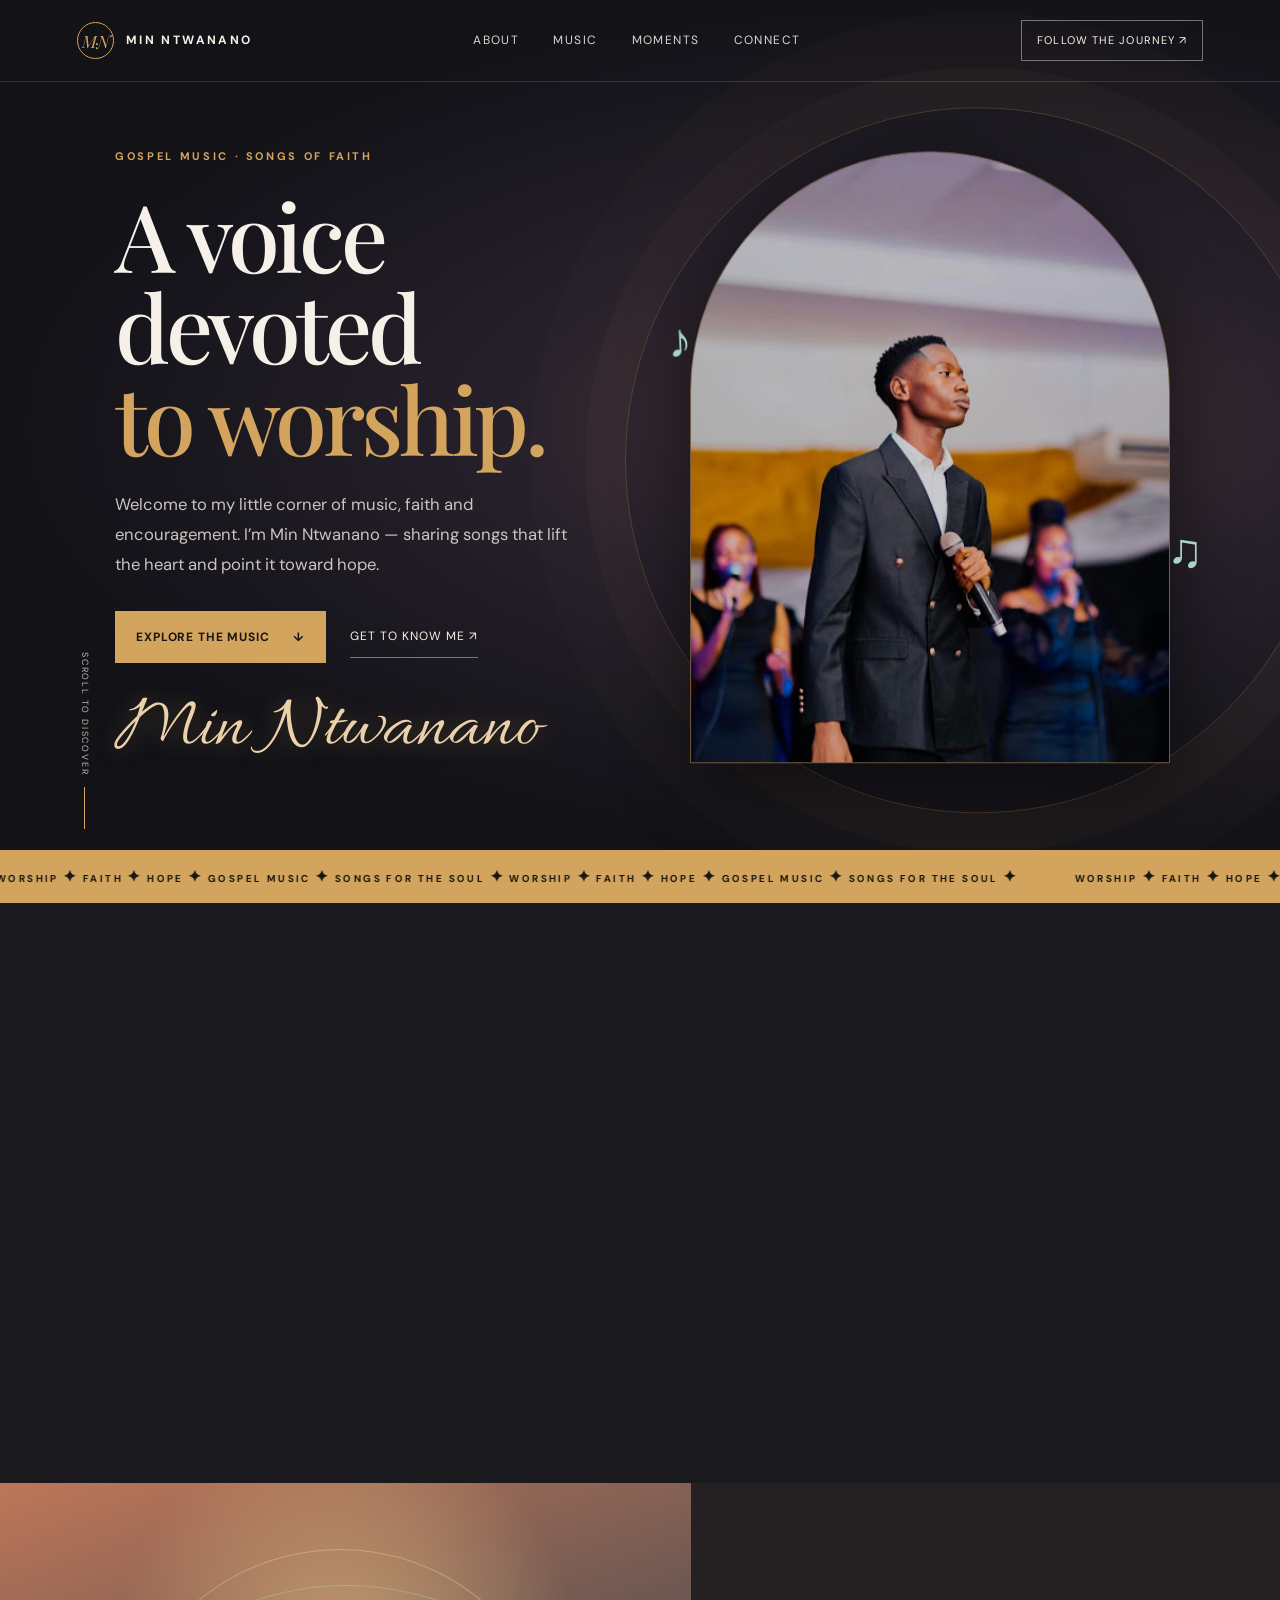
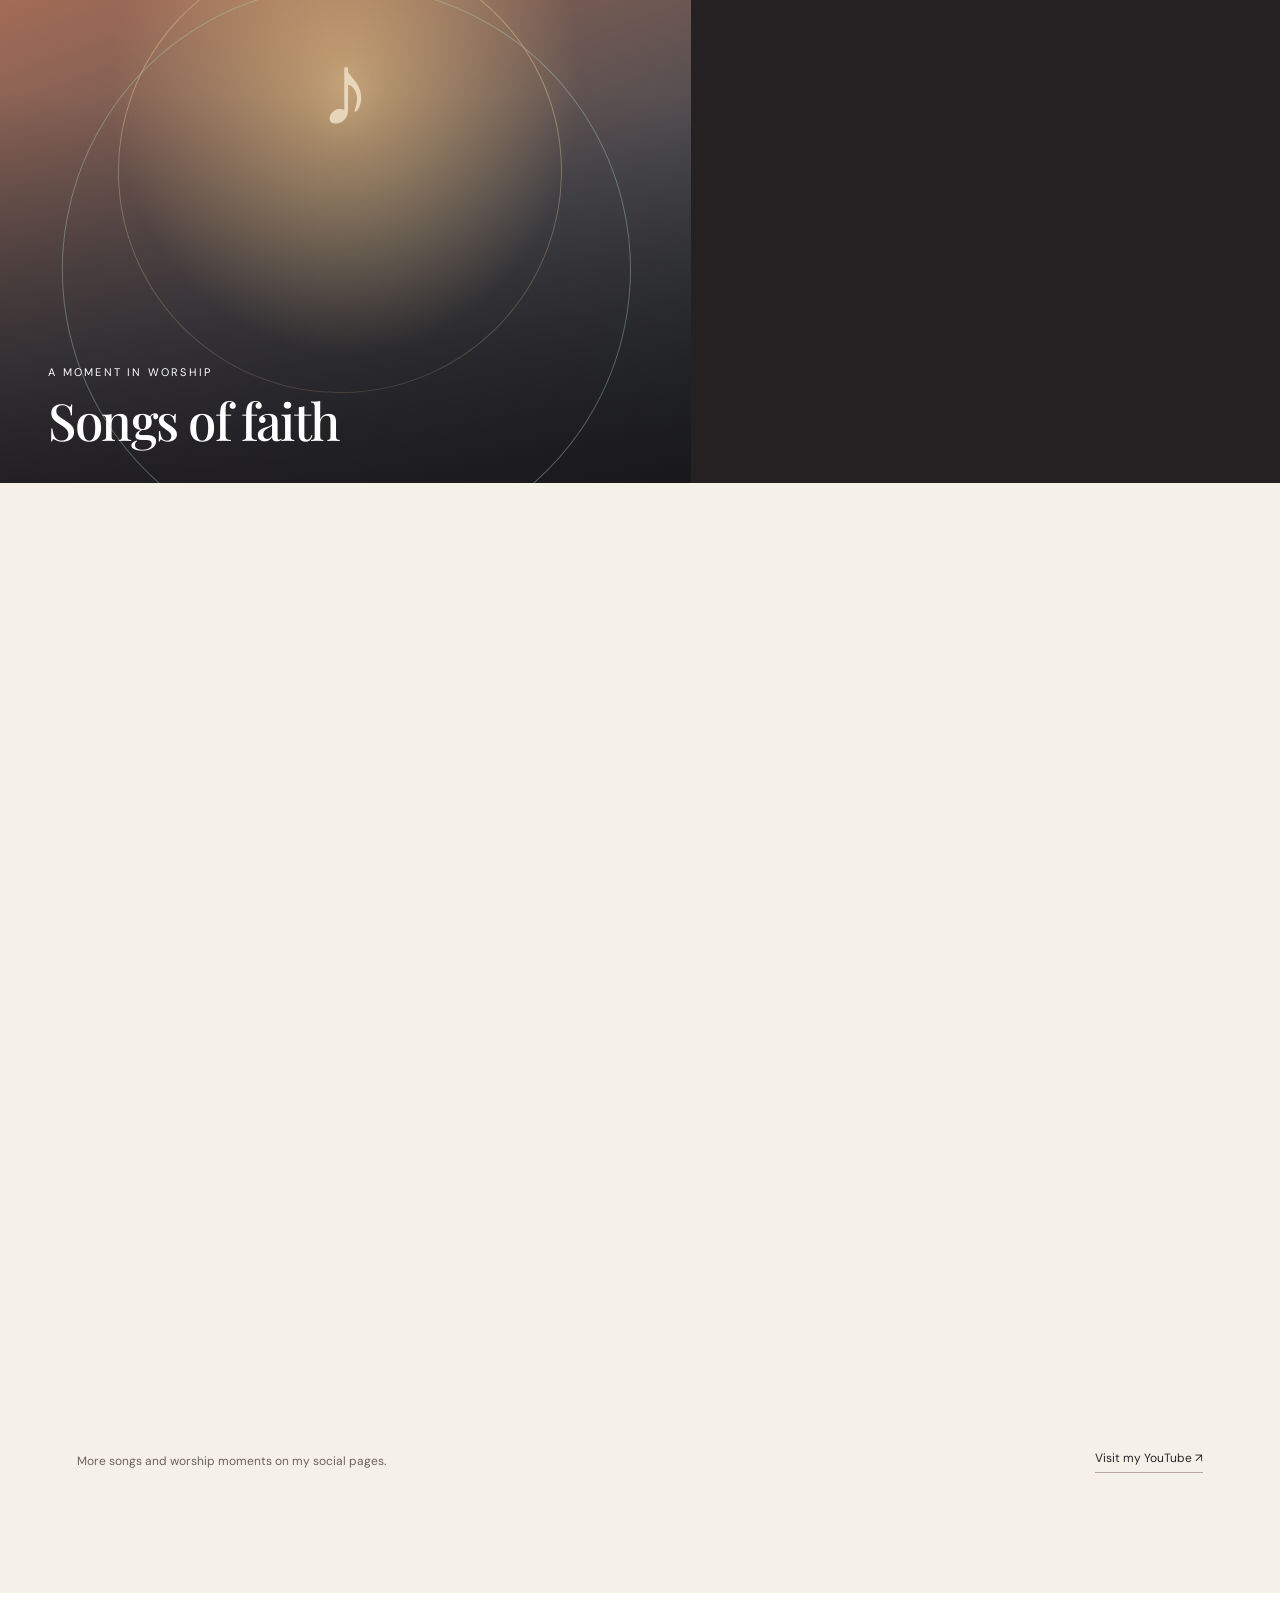
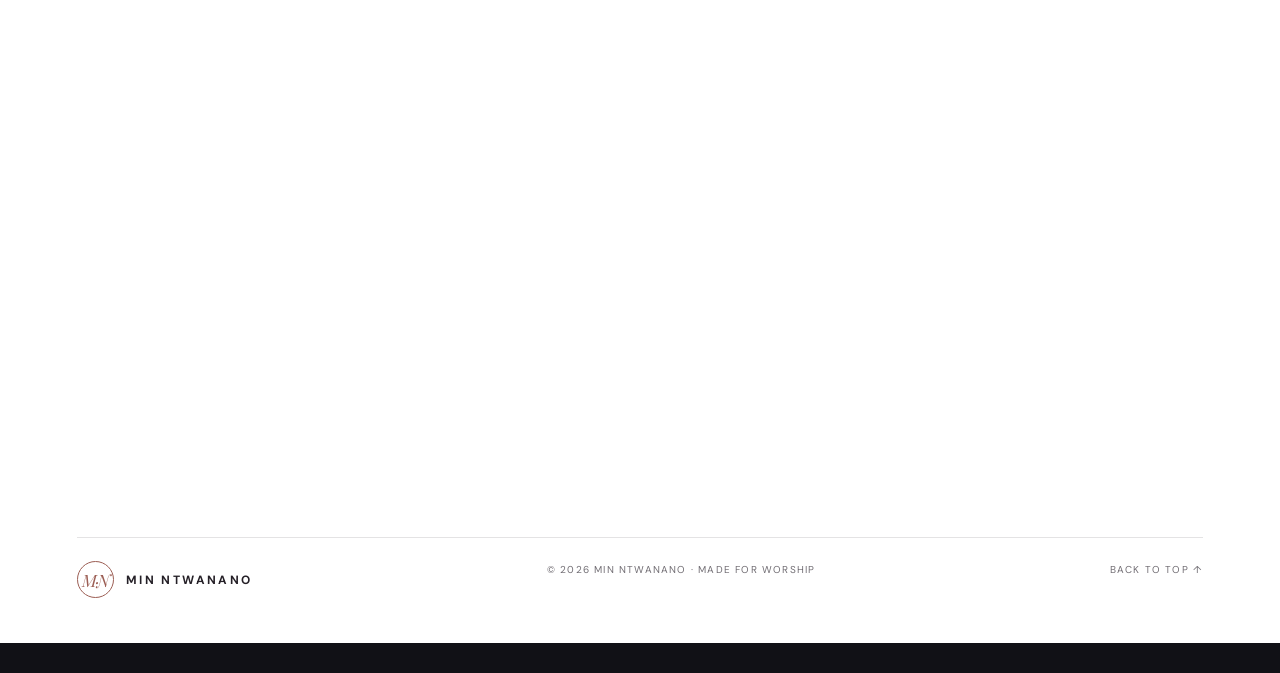
==== index.html @ 66846a75 "Add comparison site landing redirect" ====
<!doctype html><html lang="en"><head><meta charset="utf-8"><meta name="viewport" content="width=device-width,initial-scale=1"><meta http-equiv="refresh" content="0;url=main.ntuanamo.html"><title>Min Ntwanano</title></head><body><p><a href="main.ntuanamo.html">Enter Min Ntwanano’s website</a></p></body></html>
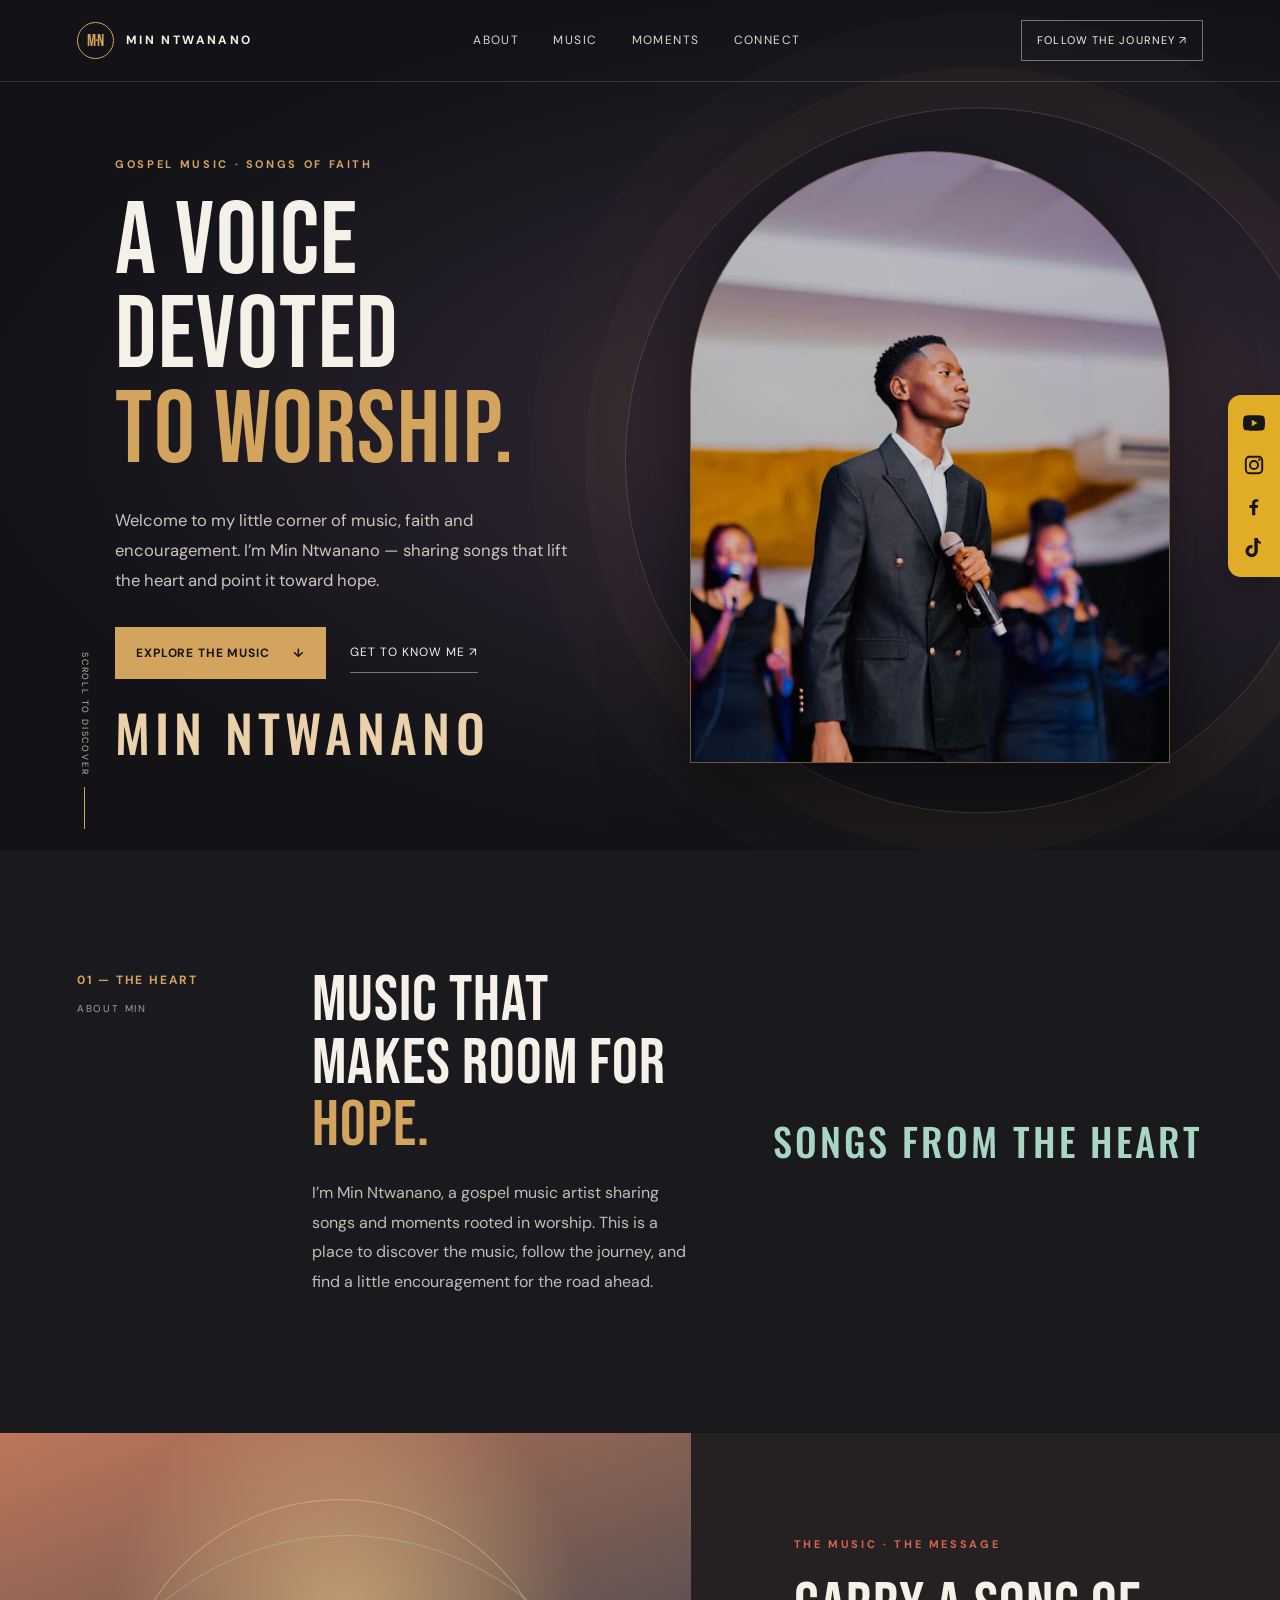
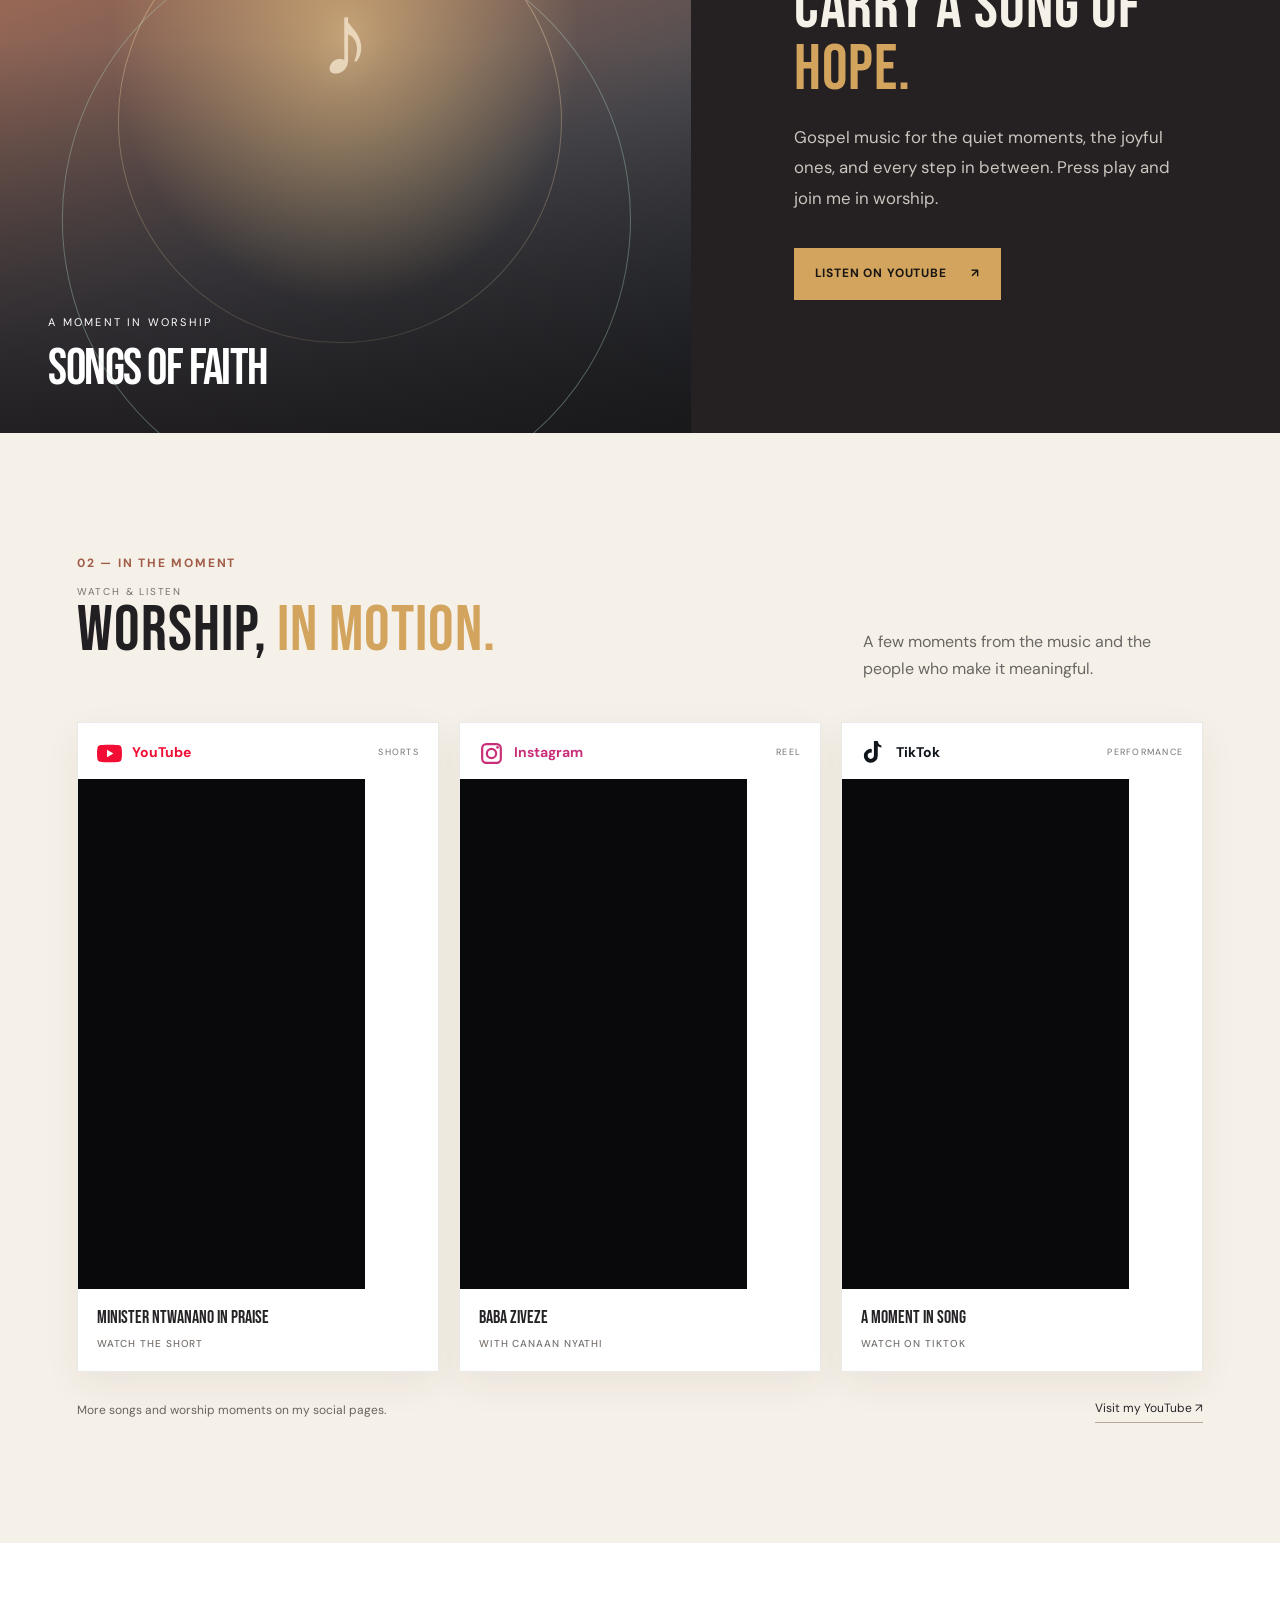
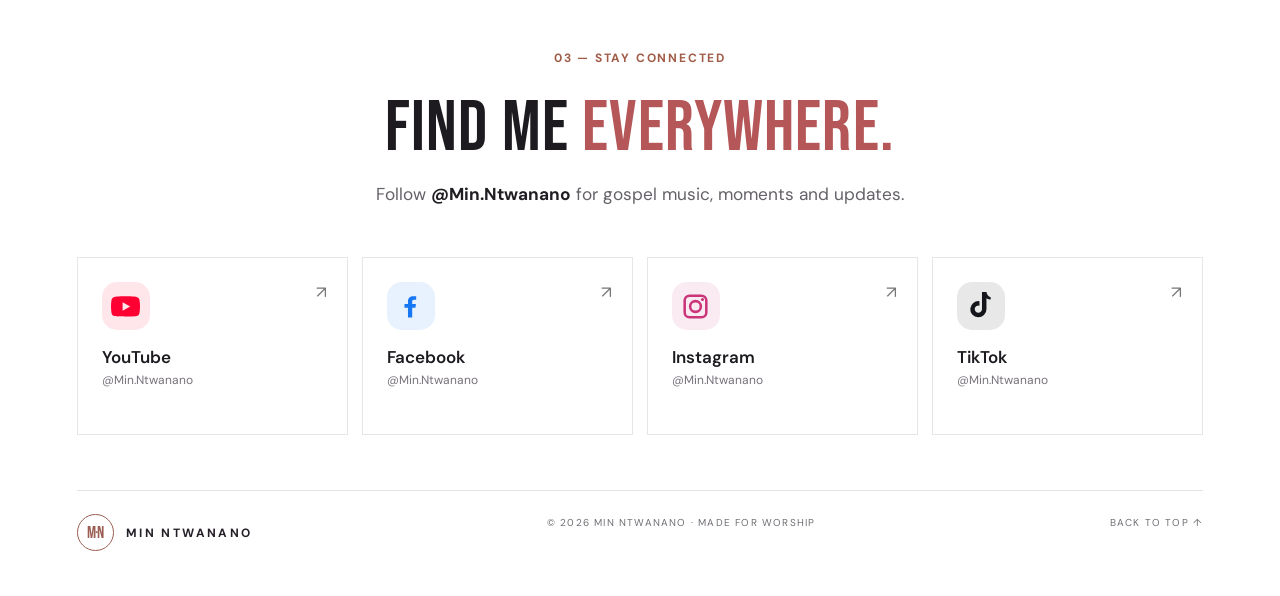
==== commit e2535527: "Point the homepage to the correctly named Ntwanano page" ====
--- a/index.html
+++ b/index.html
@@ -1 +1 @@
-<!doctype html><html lang="en"><head><meta charset="utf-8"><meta name="viewport" content="width=device-width,initial-scale=1"><meta http-equiv="refresh" content="0;url=main.ntuanamo.html"><title>Min Ntwanano</title></head><body><p><a href="main.ntuanamo.html">Enter Min Ntwanano’s website</a></p></body></html>+<!doctype html><html lang="en"><head><meta charset="utf-8"><meta name="viewport" content="width=device-width,initial-scale=1"><meta http-equiv="refresh" content="0;url=main.ntwanano.html"><link rel="canonical" href="main.ntwanano.html"><title>Min Ntwanano</title></head><body><p><a href="main.ntwanano.html">Go to Min Ntwanano’s website</a></p></body></html>
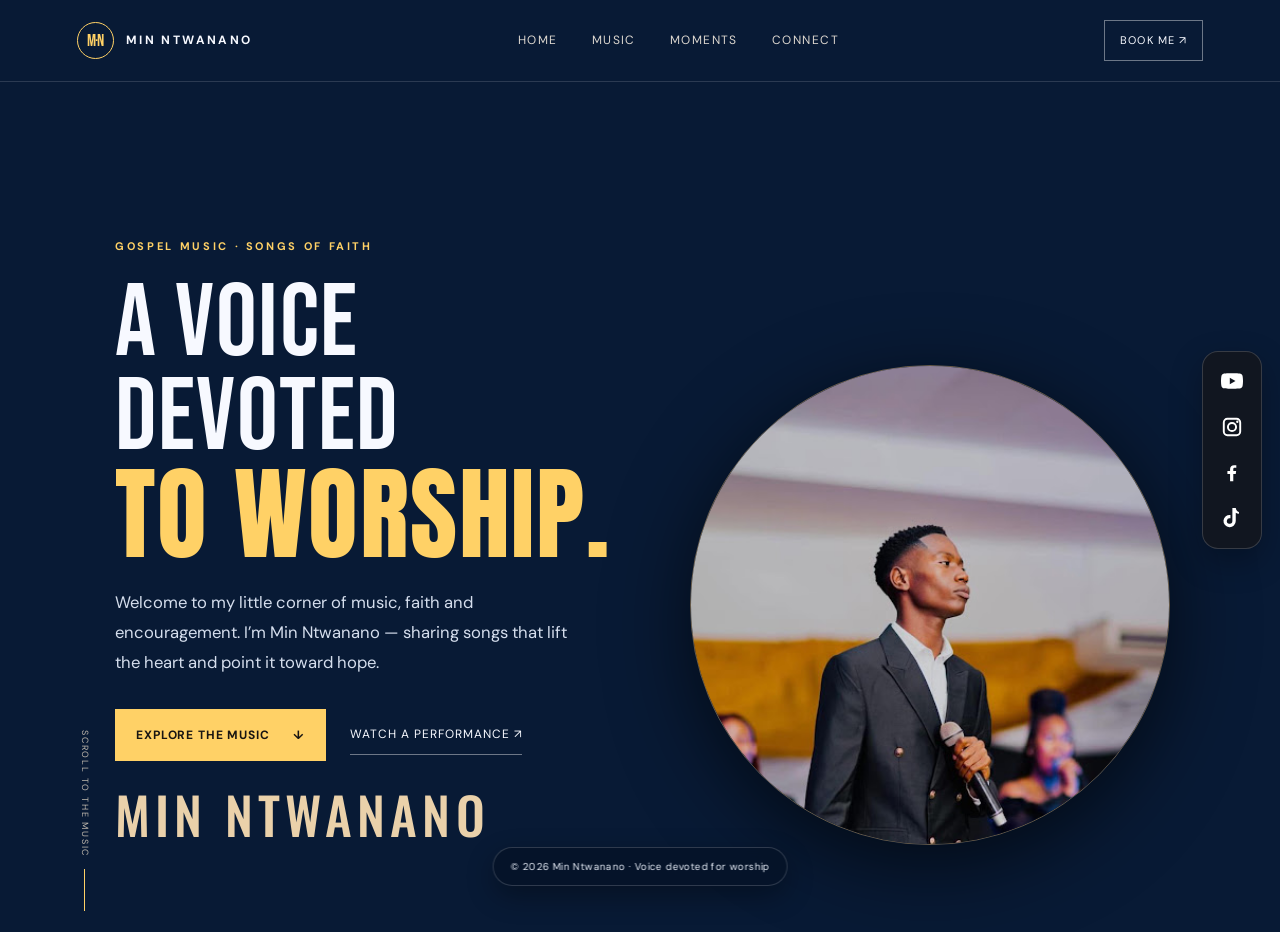
==== commit 6e640fd6: "Make site homepage the four-page site entry point" ====
--- a/index.html
+++ b/index.html
@@ -1 +1,7 @@
-<!doctype html><html lang="en"><head><meta charset="utf-8"><meta name="viewport" content="width=device-width,initial-scale=1"><meta http-equiv="refresh" content="0;url=main.ntwanano.html"><link rel="canonical" href="main.ntwanano.html"><title>Min Ntwanano</title></head><body><p><a href="main.ntwanano.html">Go to Min Ntwanano’s website</a></p></body></html>+<!doctype html><html lang="en"><head><meta charset="utf-8"><meta name="viewport" content="width=device-width, initial-scale=1"><meta name="theme-color" content="#081a35"><meta name="description" content="Min Ntwanano — a voice devoted to worship."><link rel="canonical" href="https://minntwanano.github.io/Min-Ntwanano-Website-Concept/index.html"><title>Min Ntwanano — Home</title><link rel="preconnect" href="https://fonts.googleapis.com"><link rel="preconnect" href="https://fonts.gstatic.com" crossorigin><link href="https://fonts.googleapis.com/css2?family=Anton&family=Bebas+Neue&family=DM+Sans:wght@400;500;600;700&family=Oswald:wght@400;500;600;700&display=swap" rel="stylesheet"><link rel="stylesheet" href="site.css"></head><body><header class="nav"><a class="brand" href="index.html" aria-label="Min Ntwanano home"><span class="brand-mark">M·N</span><span>MIN NTWANANO</span></a><nav class="navlinks" aria-label="Main navigation"><a href="index.html" aria-current="page">Home</a><a href="music.html">Music</a><a href="moments.html">Moments</a><a href="connect.html">Connect</a></nav><a class="nav-cta" href="connect.html">Book me ↗</a></header><nav class="social-rail" aria-label="Follow Min Ntwanano on social media">
+<a href="https://www.youtube.com/@Min.Ntwanano" aria-label="YouTube — @Min.Ntwanano" title="YouTube" target="_blank" rel="noopener noreferrer"><svg viewBox="0 0 24 24" aria-hidden="true"><path d="M23.5 6.2a3 3 0 0 0-2.1-2.1C19.5 3.6 12 3.6 12 3.6s-7.5 0-9.4.5A3 3 0 0 0 .5 6.2 31 31 0 0 0 0 12a31 31 0 0 0 .5 5.8 3 3 0 0 0 2.1 2.1c1.9.5 9.4.5 9.4.5s7.5 0 9.4-.5a3 3 0 0 0 2.1-2.1A31 31 0 0 0 24 12a31 31 0 0 0-.5-5.8ZM9.6 15.6V8.4l6.2 3.6-6.2 3.6Z"/></svg></a>
+<a href="https://www.instagram.com/min.ntwanano/" aria-label="Instagram — @Min.Ntwanano" title="Instagram" target="_blank" rel="noopener noreferrer"><svg viewBox="0 0 24 24" aria-hidden="true"><path d="M7 2h10a5 5 0 0 1 5 5v10a5 5 0 0 1-5 5H7a5 5 0 0 1-5-5V7a5 5 0 0 1 5-5Zm0 2.1A2.9 2.9 0 0 0 4.1 7v10A2.9 2.9 0 0 0 7 19.9h10a2.9 2.9 0 0 0 2.9-2.9V7A2.9 2.9 0 0 0 17 4.1H7Zm5 2.4a5.5 5.5 0 1 1 0 11 5.5 5.5 0 0 1 0-11Zm0 2.1a3.4 3.4 0 1 0 0 6.8 3.4 3.4 0 0 0 0-6.8Zm5.8-3.7a1.3 1.3 0 1 1 0 2.6 1.3 1.3 0 0 1 0-2.6Z"/></svg></a>
+<a href="https://www.facebook.com/Min.Ntwanano" aria-label="Facebook — @Min.Ntwanano" title="Facebook" target="_blank" rel="noopener noreferrer"><svg viewBox="0 0 24 24" aria-hidden="true"><path d="M13.4 21v-8h2.7l.4-3.1h-3.1v-2c0-.9.3-1.5 1.6-1.5h1.7V3.6c-.3 0-1.3-.1-2.5-.1-2.5 0-4.3 1.5-4.3 4.4v2H7v3.1h2.9v8h3.5Z"/></svg></a>
+<a href="https://www.tiktok.com/@Min.Ntwanano" aria-label="TikTok — @Min.Ntwanano" title="TikTok" target="_blank" rel="noopener noreferrer"><svg viewBox="0 0 24 24" aria-hidden="true"><path d="M19.6 6.2a5.7 5.7 0 0 1-3.5-1.1v9.1a6.7 6.7 0 1 1-5.8-6.6v3.7a3 3 0 1 0 2.1 2.9V0h3.7c.2 2.1 1.5 3.8 3.5 4.4v1.8Z"/></svg></a>
+
+</nav><main class="page-flow"><section class="hero" id="home"><div class="hero-copy"><p class="eyebrow">Gospel music · Songs of faith</p><h1>A voice devoted <span>to worship.</span></h1><p class="hero-text">Welcome to my little corner of music, faith and encouragement. I’m Min Ntwanano — sharing songs that lift the heart and point it toward hope.</p><div class="hero-actions"><a class="button" href="music.html">Explore the music <span>↓</span></a><a class="text-link" href="moments.html">Watch a performance ↗</a></div><p class="signature">Min Ntwanano</p></div><div class="hero-art"><img class="hero-photo" src="[data-uri]" alt="Min Ntwanano singing into a microphone on stage"></div><a class="scroll-mark" href="music.html">Scroll to the music</a></section></main><footer class="site-footer">© <span class="year">2026</span> Min Ntwanano · Voice devoted for worship</footer><script>document.querySelectorAll(".year").forEach(el=>el.textContent=new Date().getFullYear());</script></body></html>
--- a/site.css
+++ b/site.css
@@ -0,0 +1,82 @@
+
+:root{--ink:#111116;--cream:#f6f1e8;--paper:#fff;--gold:#d3a45e;--rose:#d96453;--mint:#a9d5c3;--muted:#a9a5a0;--line:#ffffff26;--display:"Bebas Neue",Impact,sans-serif;--strong:"Anton",Impact,sans-serif;--body:"DM Sans",Arial,sans-serif;--script:"Oswald",sans-serif}
+*{box-sizing:border-box}html{scroll-behavior:smooth;scroll-padding-top:84px}body{margin:0;background:var(--ink);color:var(--cream);font:16px/1.7 var(--body);-webkit-font-smoothing:antialiased}a{color:inherit;text-decoration:none}img{max-width:100%;display:block}button,a{-webkit-tap-highlight-color:transparent}.wrap{width:min(1180px,88%);margin:auto}.nav{height:82px;padding:0 6%;position:absolute;z-index:10;inset:0 0 auto;display:flex;align-items:center;justify-content:space-between;border-bottom:1px solid #ffffff22}.brand{font-size:12px;letter-spacing:.2em;font-weight:700;display:flex;align-items:center;gap:12px}.brand-mark{width:37px;height:37px;border:1px solid var(--gold);border-radius:50%;display:grid;place-items:center;font:17px var(--display);letter-spacing:-.05em;color:var(--gold)}.navlinks{display:flex;gap:34px;font-size:12px;letter-spacing:.12em;text-transform:uppercase;color:#ddd7cf}.navlinks a{}.navlinks a:hover{color:var(--gold)}.nav-cta{border:1px solid #ffffff67;padding:10px 15px;font-size:11px;letter-spacing:.1em;text-transform:uppercase;}.nav-cta:hover{background:var(--cream);color:var(--ink)}.hero{min-height:min(850px,100svh);padding:140px 6% 76px;position:relative;display:grid;grid-template-columns:1fr .94fr;align-items:center;overflow:hidden;background:radial-gradient(ellipse at 73% 50%,#47333a 0,#26202a 32%,#121217 72%)}.hero:before{content:"";position:absolute;width:55vw;height:55vw;max-width:760px;max-height:760px;border:1px solid #d3a45e40;border-radius:50%;right:-4vw;top:50%;transform:translateY(-45%);box-shadow:0 0 0 40px #d3a45e08,0 0 0 95px #d3a45e05}.hero-copy{position:relative;z-index:2;max-width:680px;padding-left:3vw}.eyebrow{font-size:11px;letter-spacing:.24em;text-transform:uppercase;font-weight:700;color:var(--gold);margin:0 0 23px}.hero h1{font:400 clamp(3.8rem,8vw,7.5rem)/.92 var(--display);letter-spacing:.015em;text-transform:uppercase;margin:0;max-width:720px}.hero h1 span{font-family:var(--strong);color:var(--gold);display:block}.hero-text{font-size:clamp(1rem,1.3vw,1.12rem);color:#cbc4bf;max-width:480px;line-height:1.8;margin:27px 0 0}.hero-actions{display:flex;align-items:center;gap:24px;margin-top:31px}.button{min-height:52px;padding:0 21px;background:var(--gold);color:#181512;display:inline-flex;align-items:center;justify-content:center;gap:24px;font-size:12px;font-weight:700;letter-spacing:.07em;text-transform:uppercase;}.button:hover{background:#ecc17b}.text-link{font-size:12px;letter-spacing:.08em;text-transform:uppercase;border-bottom:1px solid #ffffff68;padding:10px 0;}.text-link:hover{color:var(--mint)}.signature{font:500 clamp(2.4rem,4vw,3.5rem)/1.05 var(--script);color:#ead1aa;margin:27px 0 0;letter-spacing:.1em;text-transform:uppercase}.hero-art{position:relative;z-index:1;min-height:590px;height:min(68vh,680px);display:flex;align-items:flex-end;justify-content:center}.hero-photo{width:min(100%,480px);height:auto;aspect-ratio:1;object-fit:cover;object-position:center 18%;border-radius:50%;border:1px solid #d3a45e77;box-shadow:0 20px 80px #0009;}.scroll-mark{position:absolute;bottom:21px;left:6%;font-size:9px;letter-spacing:.2em;color:#c0b9ae;text-transform:uppercase;writing-mode:vertical-rl;display:flex;gap:12px;align-items:center}.scroll-mark:after{content:"";height:42px;border-left:1px solid var(--gold)}
+.ticker i{font-style:normal;font-size:16px}
+.section{padding:120px 0}.about{background:#1a191d}.about-grid{display:grid;grid-template-columns:.62fr 1.5fr .95fr;gap:clamp(32px,6vw,88px);align-items:center}.section-index{align-self:start;color:#a7a19a;font-size:10px;letter-spacing:.18em;text-transform:uppercase}.section-index b{display:block;color:var(--gold);font-size:12px;margin-bottom:10px}.about h2,.music-copy h2,.moments h2{font:400 clamp(2.8rem,5vw,4.6rem)/.98 var(--display);letter-spacing:.015em;text-transform:uppercase;margin:0 0 20px}.about h2 em,.music-copy h2 em,.moments h2 em{color:var(--gold);font-style:normal}.about-copy{font-size:clamp(1rem,1.25vw,1.1rem);color:#c2bdb7;line-height:1.85;max-width:580px}.about-sign{font:500 clamp(2.1rem,3vw,3rem)/1.1 var(--script);color:var(--mint);white-space:nowrap;text-transform:uppercase;letter-spacing:.08em;text-align:center}.music-feature{min-height:600px;display:grid;grid-template-columns:1.08fr .92fr;background:#252122}.feature-art{position:relative;min-height:520px;overflow:hidden;background:linear-gradient(160deg,#bd7658,#4c4b50 60%,#1d272a)}.feature-art:before,.feature-art:after{content:"";position:absolute;border:1px solid #f3d6aa66;border-radius:50%;width:64%;aspect-ratio:1;top:11%;left:17%;transform:rotate(-25deg)}.feature-art:after{width:82%;left:9%;top:17%;transform:rotate(32deg);border-color:#a9d5c360}.feature-glow{position:absolute;inset:0;background:radial-gradient(ellipse at 50% 33%,#f2c9859c,transparent 48%),linear-gradient(0deg,#171316bb,transparent 65%)}.feature-note{position:absolute;top:20%;left:50%;transform:translateX(-50%);font-size:clamp(4rem,8vw,8rem);color:#f8ead3;opacity:.76;text-shadow:0 0 40px #fff7}.feature-label{position:absolute;bottom:35px;left:7%;color:#fff;font-size:11px;letter-spacing:.2em;text-transform:uppercase}.feature-label strong{display:block;font:500 clamp(2rem,4vw,4rem)/1.1 var(--display);letter-spacing:-.03em;text-transform:none;margin-top:10px}.music-copy{padding:clamp(45px,8vw,120px)}.music-copy p:not(.eyebrow){font-size:1.05rem;color:#cbc4bf;line-height:1.8}.music-copy .button{margin-top:18px}.music-copy .eyebrow{color:var(--rose)}
+.moments{background:#f6f1e8;color:#211f22}.moments .section-index{color:#77716d}.moments .section-index b{color:#a15c48}.moments-head{display:flex;justify-content:space-between;align-items:end;gap:30px;margin-bottom:39px}.moments-head .sub{color:#6a6664;font-size:1rem;max-width:340px;margin:0}.video-grid{display:grid;grid-template-columns:repeat(3,minmax(0,1fr));gap:20px}.video-card{background:#fff;border:1px solid #231e1b18;box-shadow:0 12px 34px #2f1f1810;}.video-card:hover{box-shadow:0 12px 34px #2f1f1810}.video-brand{display:flex;align-items:center;justify-content:space-between;padding:18px 19px 13px}.platform{display:flex;align-items:center;gap:10px;font-weight:700;font-size:14px}.platform svg{width:25px;height:25px}.yt{color:#f20d34}.ig{color:#c92f78}.tt{color:#10151c}.video-tag{font-size:9px;color:#77716d;letter-spacing:.14em;text-transform:uppercase}.embed{aspect-ratio:9/16;max-height:510px;background:#09090c;overflow:hidden}.embed iframe{display:block;width:100%;height:100%;border:0}.video-title{padding:17px 19px 20px;font:500 18px/1.35 var(--display);color:#252225}.video-title small{font:500 10px/1.4 var(--body);display:block;color:#77716d;letter-spacing:.09em;text-transform:uppercase;margin-top:7px}.moments-foot{margin-top:26px;display:flex;justify-content:space-between;align-items:center;color:#69635e;font-size:12px}.moments-foot a{color:#29252a;border-bottom:1px solid #b5a99e;padding-bottom:4px}
+.connect{background:#fff;color:#1d1b20;padding:105px 0 45px}.connect-top{text-align:center;max-width:730px;margin:0 auto 48px}.connect .section-index{margin-bottom:25px}.connect .section-index b{color:#a15c48}.connect h2{font:400 clamp(3rem,5.6vw,5.3rem)/.98 var(--display);letter-spacing:.015em;text-transform:uppercase;margin:0 0 16px}.connect h2 em{font-style:normal;color:#b55758}.connect-top p{font-size:1.08rem;color:#656168;margin:0}.connect-top strong{color:#211e23}.social-grid{display:grid;grid-template-columns:repeat(4,1fr);gap:14px}.social-card{--brand:#d4213d;background:#fff;border:1px solid #201c201c;padding:24px;min-height:178px;display:flex;flex-direction:column;position:relative;}.social-card:hover{border-color:var(--brand)}.social-card.youtube{--brand:#ff0033}.social-card.facebook{--brand:#1877f2}.social-card.instagram{--brand:#ca3479}.social-card.tiktok{--brand:#15161b}.social-icon{width:48px;height:48px;border-radius:15px;display:grid;place-items:center;background:color-mix(in srgb,var(--brand) 10%,white);color:var(--brand);margin-bottom:16px}.social-icon svg{width:29px;height:29px;fill:currentColor}.social-card b{font:600 17px var(--body)}.social-card small{font-size:12px;color:#76717a;margin-top:2px}.social-arrow{position:absolute;right:20px;top:20px;color:#777;font-size:17px}.connect-bottom{margin-top:55px;border-top:1px solid #27232a20;padding-top:23px;display:flex;justify-content:space-between;color:#716d73;font-size:10px;letter-spacing:.12em;text-transform:uppercase}.connect-bottom .brand{color:#252027}.connect-bottom .brand-mark{color:#9c5e54;border-color:#9c5e54}
+
+@media(max-width:900px){.navlinks{gap:19px}.hero{grid-template-columns:1fr .82fr;min-height:760px}.hero-art{height:560px;min-height:0}.hero h1{font-size:clamp(3.5rem,8.4vw,6.4rem)}.about-grid{grid-template-columns:.35fr 1.2fr;gap:25px 45px}.about-sign{grid-column:2;text-align:left}.video-grid{grid-template-columns:repeat(2,minmax(0,1fr))}.video-card:last-child{grid-column:1/-1;width:calc(50% - 10px);justify-self:center}.social-grid{grid-template-columns:repeat(2,1fr)}}@media(max-width:640px){html{scroll-padding-top:70px}.wrap{width:88%}.nav{height:70px;padding:0 6%}.brand{font-size:10px;letter-spacing:.15em}.brand-mark{width:33px;height:33px}.navlinks{display:none}.nav-cta{font-size:9px;padding:9px 11px}.hero{display:flex;flex-direction:column;align-items:stretch;gap:28px;min-height:0;padding:114px 6% 58px;background:radial-gradient(ellipse at 50% 68%,#47333a 0,#26202a 37%,#121217 78%)}.hero-copy{padding:0}.hero h1{font-size:clamp(3.8rem,15vw,5.4rem);line-height:.92}.hero-text{font-size:1rem;line-height:1.75;margin-top:20px}.eyebrow{font-size:10px;letter-spacing:.18em;margin-bottom:16px}.hero-actions{gap:17px;flex-wrap:wrap;margin-top:23px}.button{min-height:49px;padding:0 16px;font-size:10px;gap:16px}.text-link{font-size:10px}.signature{font-size:2.8rem;margin-top:22px}.hero-art{height:clamp(370px,112vw,510px);width:100%;min-height:0;margin:0 auto}.hero-photo{width:min(82%,370px);height:auto;aspect-ratio:1;object-position:center 18%}.hero:before{width:96vw;height:96vw;right:-26vw;top:72%}.scroll-mark{left:auto;right:6%;bottom:18px;writing-mode:horizontal-tb;flex-direction:row}.scroll-mark:after{height:0;width:32px;border-left:0;border-top:1px solid var(--gold)}.section{padding:77px 0}.about-grid{display:block}.about .section-index{margin-bottom:27px}.about h2,.music-copy h2,.moments h2{font-size:clamp(2.8rem,12vw,3.8rem);line-height:.98}.about-copy{font-size:1rem;line-height:1.8}.about-sign{margin-top:32px;text-align:left;font-size:3.6rem}.music-feature{display:flex;flex-direction:column}.feature-art{min-height:390px}.feature-label{bottom:25px;left:7%}.music-copy{padding:56px 7% 63px}.music-copy p:not(.eyebrow){font-size:1rem}.moments-head{display:block;margin-bottom:25px}.moments-head .sub{margin-top:16px;font-size:.98rem}.video-grid{grid-template-columns:1fr;gap:19px}.video-card:last-child{grid-column:auto;width:100%}.embed{width:min(100%,355px);margin:auto;max-height:580px}.video-brand{padding:16px 17px 12px}.video-title{font-size:17px}.moments-foot{align-items:flex-start;gap:15px;flex-direction:column;font-size:11px}.connect{padding:76px 0 28px}.connect-top{margin-bottom:30px}.connect h2{font-size:clamp(3rem,13vw,4.3rem)}.connect-top p{font-size:1rem}.social-grid{grid-template-columns:repeat(2,minmax(0,1fr));gap:10px}.social-card{min-height:154px;padding:17px 14px}.social-icon{width:43px;height:43px;margin-bottom:13px;border-radius:13px}.social-icon svg{width:26px;height:26px}.social-card b{font-size:15px}.social-card small{font-size:11px}.social-arrow{top:14px;right:14px;font-size:15px}.connect-bottom{margin-top:38px;padding-top:18px;font-size:8px;gap:10px;align-items:flex-start}.connect-bottom .brand{font-size:8px;gap:8px}.connect-bottom .brand-mark{width:27px;height:27px;font-size:14px}} 
+
+/* Fixed social rail: subtle glass panel, no movement beyond hover color */
+.social-rail{position:fixed;z-index:30;right:18px;top:50%;transform:translateY(-50%);display:flex;flex-direction:column;gap:4px;padding:8px;background:rgba(21,22,28,.78);border:1px solid rgba(255,255,255,.16);border-radius:16px;box-shadow:0 12px 32px rgba(0,0,0,.28);backdrop-filter:blur(12px);-webkit-backdrop-filter:blur(12px)}
+.social-rail a{width:42px;height:42px;display:grid;place-items:center;border-radius:11px;color:#fff;background:transparent;transition:background-color .18s ease,color .18s ease}
+.social-rail a:hover{background:rgba(255,255,255,.15);color:#f2c46b}
+.social-rail a:focus-visible{outline:2px solid #f2c46b;outline-offset:2px}
+.social-rail svg{width:22px;height:22px;fill:currentColor}
+@media(max-width:640px){.social-rail{top:auto;right:50%;bottom:calc(12px + env(safe-area-inset-bottom));transform:translateX(50%);flex-direction:row;gap:3px;padding:6px;border-radius:999px}.social-rail a{width:42px;height:42px;border-radius:50%}.connect{padding-bottom:108px}}
+
+/* Floating copyright footer */
+.connect-bottom{position:fixed;z-index:25;left:50%;bottom:14px;transform:translateX(-50%);width:max-content;max-width:calc(100vw - 112px);margin:0;padding:9px 16px;display:flex;align-items:center;justify-content:center;gap:20px;color:rgba(255,255,255,.82);font-size:10px;letter-spacing:.05em;text-transform:none;background:rgba(21,22,28,.78);border:1px solid rgba(255,255,255,.16);border-radius:999px;box-shadow:0 10px 28px rgba(0,0,0,.22);backdrop-filter:blur(12px);-webkit-backdrop-filter:blur(12px)}
+.connect-bottom .brand{color:#fff;font-size:9px;letter-spacing:.13em}
+.connect-bottom .brand-mark{width:28px;height:28px;color:#f2c46b;border-color:#f2c46b}
+.connect-bottom a:last-child{color:#f2c46b;white-space:nowrap}
+@media(max-width:640px){.connect-bottom{left:12px;right:12px;bottom:calc(8px + env(safe-area-inset-bottom));width:auto;max-width:none;min-height:36px;padding:8px 10px;font-size:9px;letter-spacing:.015em;gap:0}.connect-bottom .brand,.connect-bottom a:last-child{display:none}.social-rail{bottom:calc(52px + env(safe-area-inset-bottom))}}
+
+/* Keep the music and social sections on the same dark canvas */
+.moments,.connect{background:var(--ink);color:var(--cream)}
+.moments .section-index{color:#b8b3bb}
+.moments .section-index b,.connect .section-index b{color:var(--gold)}
+.moments-head .sub{color:#c2bdc5}
+.video-card{background:#1a191f;border:1px solid rgba(255,255,255,.13);box-shadow:none}
+.video-card:hover{box-shadow:0 12px 30px rgba(0,0,0,.22)}
+.video-title{color:var(--cream)}
+.video-title small,.video-tag{color:#b8b3bb}
+.moments-foot{color:#c2bdc5}
+.moments-foot a{color:var(--cream);border-color:rgba(255,255,255,.35)}
+.connect .section-index{color:#b8b3bb}
+.connect h2{color:var(--cream)}
+.connect h2 em{color:var(--gold)}
+.connect-top p{color:#c2bdc5}
+.connect-top strong{color:#fff}
+.social-card{background:#1a191f;border-color:rgba(255,255,255,.14);box-shadow:none;color:var(--cream)}
+.social-card:hover{background:#222128;border-color:var(--brand);box-shadow:0 12px 30px rgba(0,0,0,.22)}
+.social-card small{color:#c2bdc5}
+.connect-bottom{border-color:rgba(255,255,255,.18)}
+
+/* Free Pexels worship photos; the artist portrait above remains Min Ntwanano’s own photo. */
+.feature-art{background:#252025}
+.feature-art:before,.feature-art:after{content:none}
+.feature-photo-main{position:absolute;inset:0;width:100%;height:100%;object-fit:cover;object-position:center 42%}
+.feature-photo-detail{position:absolute;z-index:2;right:8%;top:15%;width:31%;height:53%;object-fit:cover;object-position:center;border:5px solid rgba(246,241,232,.9);box-shadow:0 14px 40px #0009}
+.feature-glow{z-index:1;background:linear-gradient(0deg,#171316df,transparent 70%),linear-gradient(90deg,#17131655,transparent 75%)}
+.feature-label{z-index:3}
+@media(max-width:640px){.feature-photo-detail{right:7%;top:12%;width:34%;height:48%;border-width:3px}}
+
+/* Consistent solid navy theme and responsive four-page navigation */
+:root{--ink:#081a35;--cream:#f7f9ff;--paper:#fff;--gold:#ffd166;--rose:#ff7895;--mint:#74e4d1;--muted:#c2cee1;--line:#ffffff2b}
+html,body{background:#081a35;color:#f7f9ff}
+body{background:#081a35}
+.nav{position:sticky;inset:auto;top:0;height:82px;background:#081a35;border-bottom:1px solid #ffffff24}
+.hero{background:#081a35}
+.hero:before{display:none}
+.about,.music-feature,.moments,.connect{background:#081a35;color:#f7f9ff}
+.feature-art{background:#11294c}
+.feature-art:before,.feature-art:after{content:none}
+.video-card,.social-card{background:#102649;border-color:#ffffff2b}
+.video-card:hover,.social-card:hover{background:#153158}
+.connect-top p,.moments-head .sub,.about-copy,.hero-text,.music-copy p:not(.eyebrow){color:#d5deed}
+.navlinks{gap:clamp(14px,3vw,34px)}
+.site-footer{position:fixed;z-index:25;left:50%;bottom:14px;transform:translateX(-50%);width:max-content;max-width:calc(100vw - 34px);padding:10px 17px;border:1px solid #ffffff2b;border-radius:999px;background:rgba(6,19,40,.82);backdrop-filter:blur(12px);color:#e8edf7;font-size:10px;letter-spacing:.04em;box-shadow:0 10px 28px #0005}
+.page-flow{min-height:calc(100vh - 82px)}
+.home-links{display:flex;gap:12px;flex-wrap:wrap;margin-top:26px}
+.home-links a{border:1px solid #ffffff42;padding:9px 13px;color:#fff;font-size:10px;letter-spacing:.1em;text-transform:uppercase}
+.home-links a:hover{background:#ffd166;color:#081a35}
+@media(max-width:640px){
+ .nav{height:auto;min-height:70px;padding:9px 5%;gap:7px;flex-wrap:wrap}
+ .navlinks{display:flex;order:3;width:100%;justify-content:space-between;gap:7px;padding:3px 0 6px;font-size:9px}
+ .nav-cta{margin-left:auto;font-size:9px;padding:8px 10px}
+ .hero{padding-top:42px}
+ .site-footer{left:12px;right:12px;bottom:calc(8px + env(safe-area-inset-bottom));transform:none;width:auto;max-width:none;text-align:center;padding:8px 10px;font-size:9px}
+ .connect{padding-bottom:115px}
+}
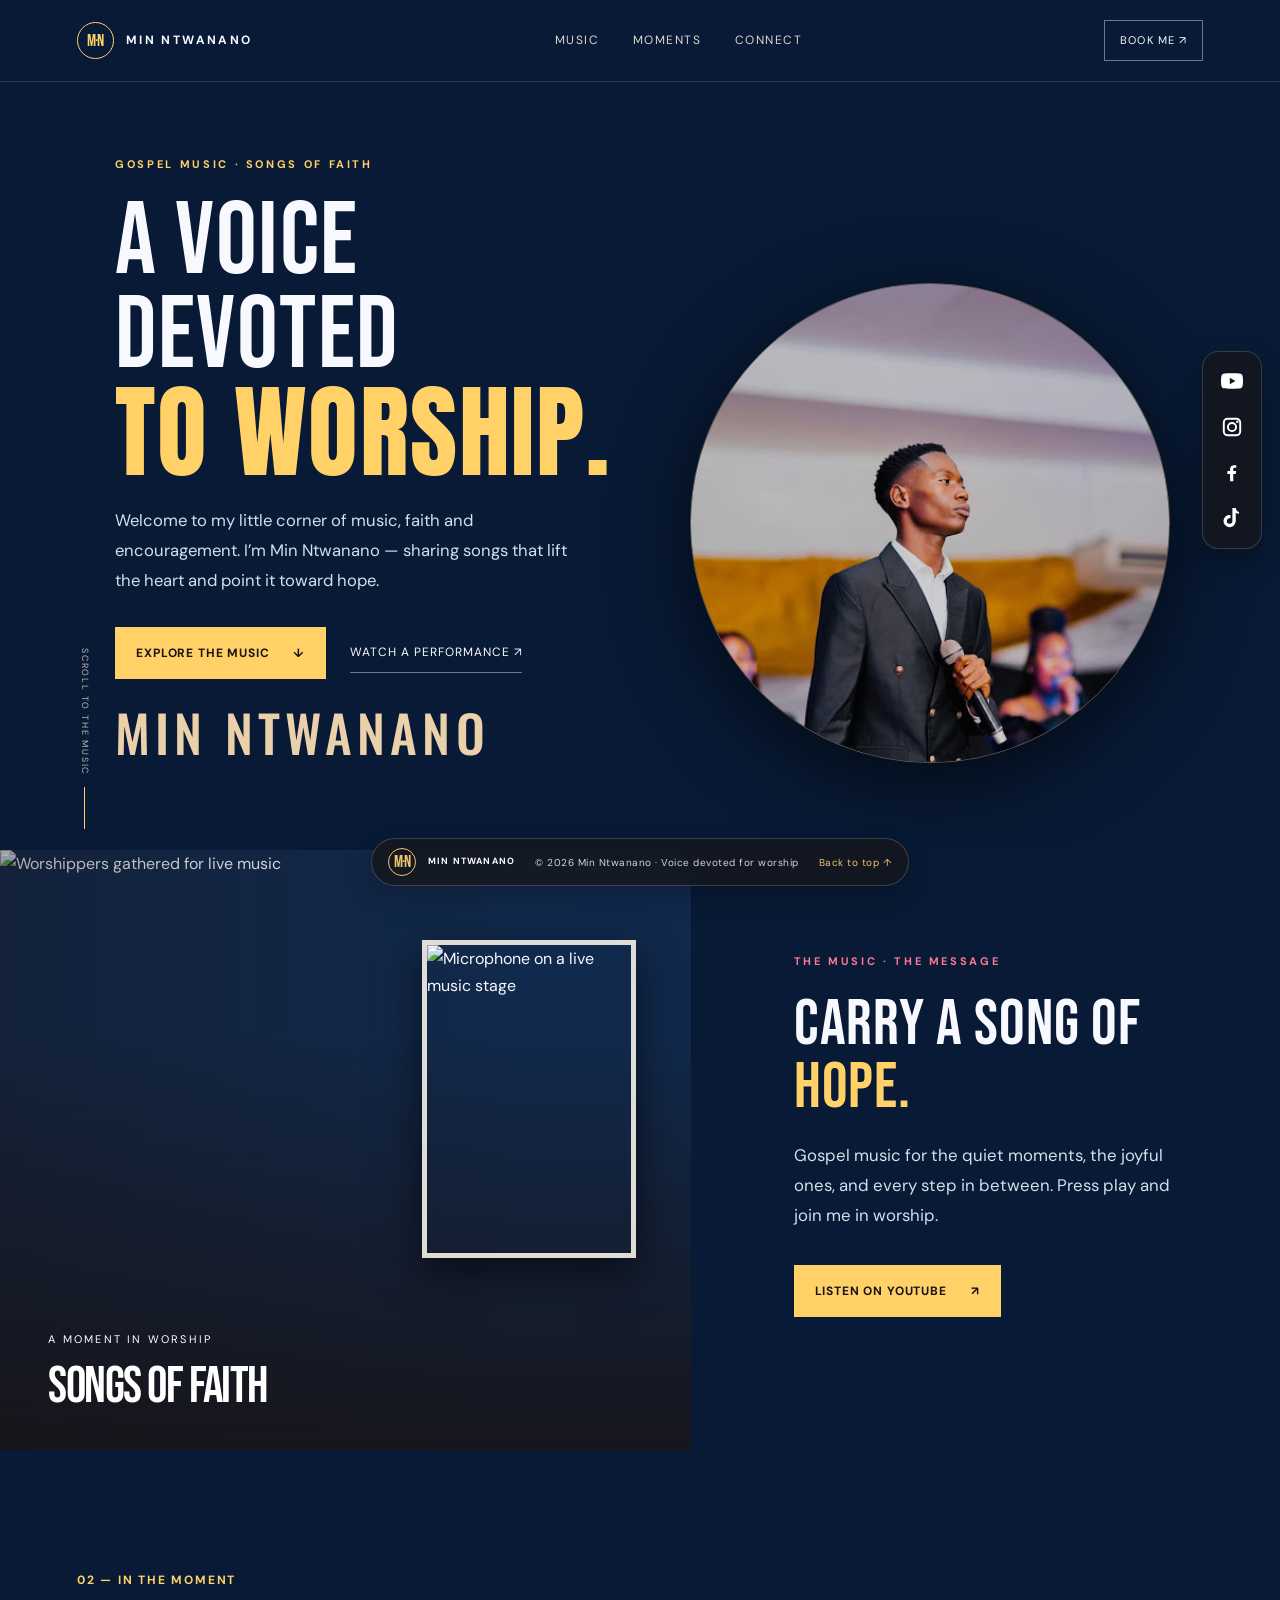
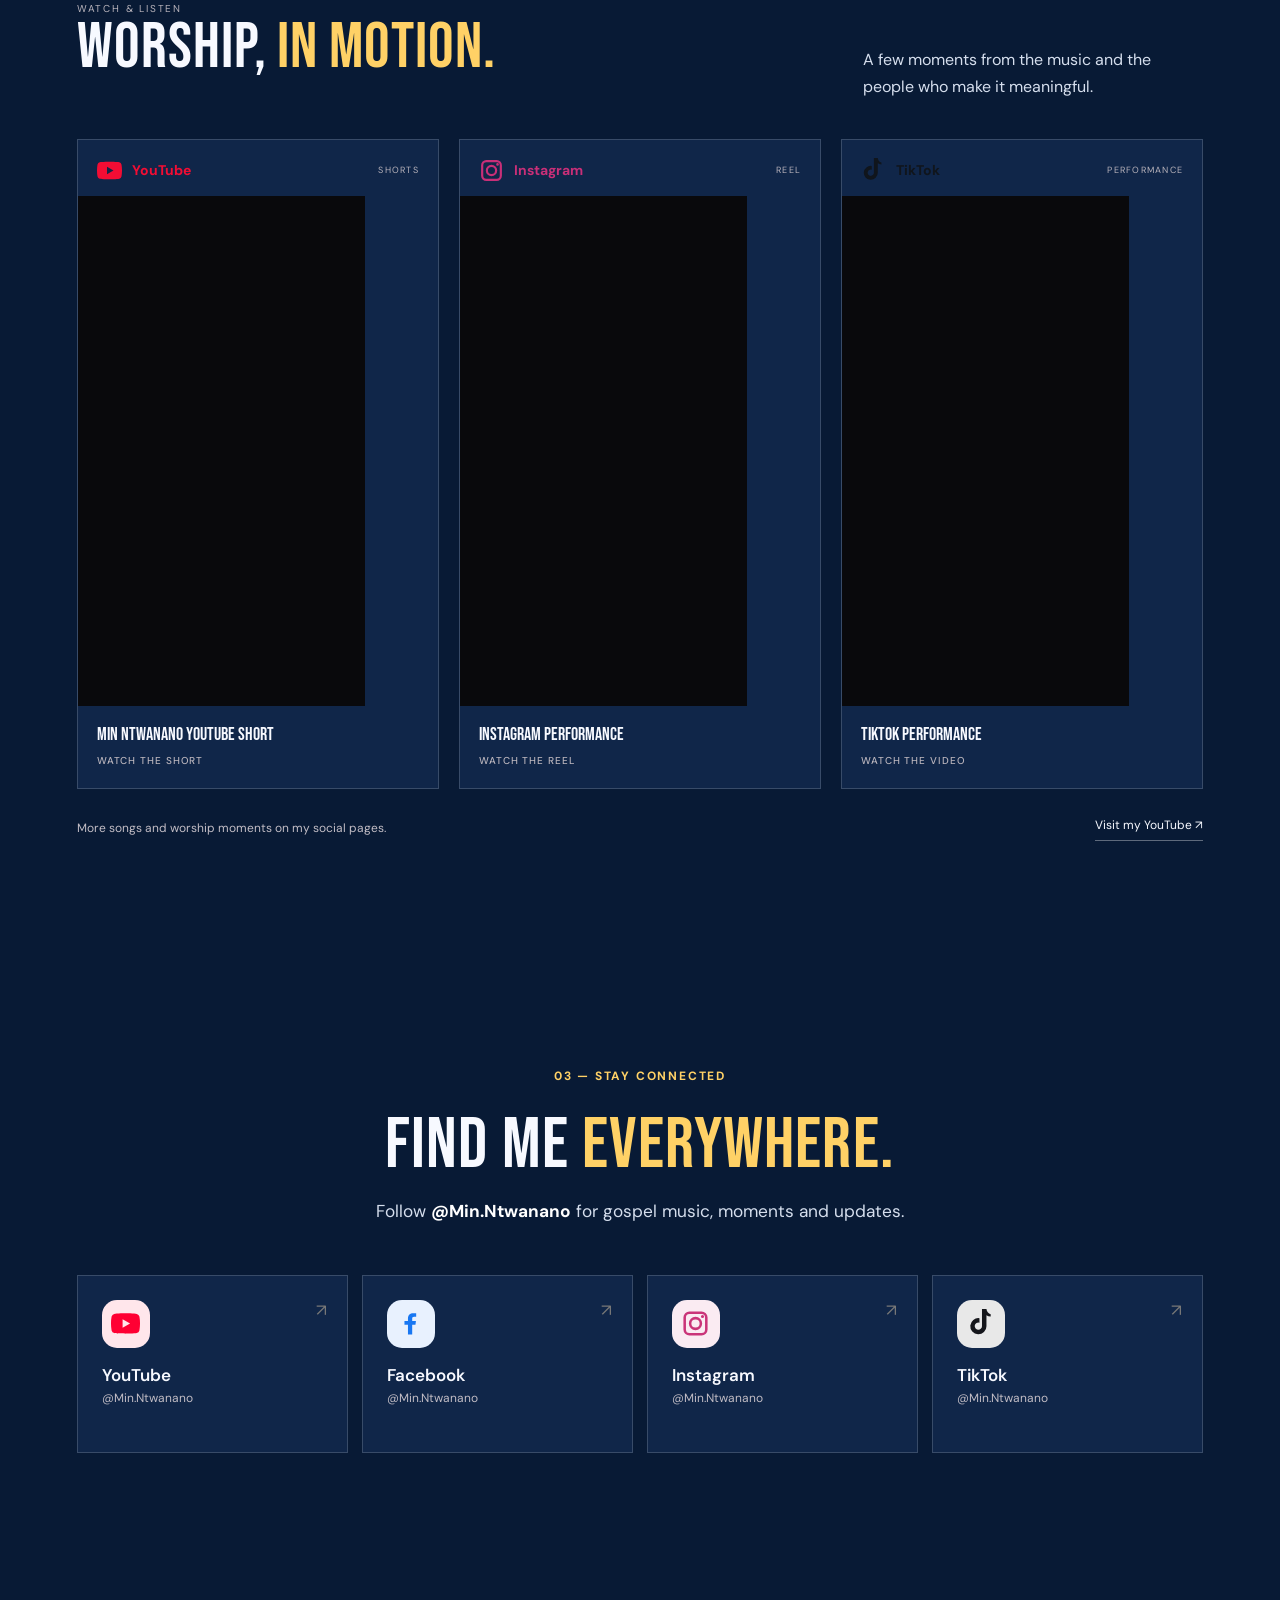
==== commit 3bd167d2: "Return homepage redirect to single-page site" ====
--- a/index.html
+++ b/index.html
@@ -1,7 +1 @@
-<!doctype html><html lang="en"><head><meta charset="utf-8"><meta name="viewport" content="width=device-width, initial-scale=1"><meta name="theme-color" content="#081a35"><meta name="description" content="Min Ntwanano — a voice devoted to worship."><link rel="canonical" href="https://minntwanano.github.io/Min-Ntwanano-Website-Concept/index.html"><title>Min Ntwanano — Home</title><link rel="preconnect" href="https://fonts.googleapis.com"><link rel="preconnect" href="https://fonts.gstatic.com" crossorigin><link href="https://fonts.googleapis.com/css2?family=Anton&family=Bebas+Neue&family=DM+Sans:wght@400;500;600;700&family=Oswald:wght@400;500;600;700&display=swap" rel="stylesheet"><link rel="stylesheet" href="site.css"></head><body><header class="nav"><a class="brand" href="index.html" aria-label="Min Ntwanano home"><span class="brand-mark">M·N</span><span>MIN NTWANANO</span></a><nav class="navlinks" aria-label="Main navigation"><a href="index.html" aria-current="page">Home</a><a href="music.html">Music</a><a href="moments.html">Moments</a><a href="connect.html">Connect</a></nav><a class="nav-cta" href="connect.html">Book me ↗</a></header><nav class="social-rail" aria-label="Follow Min Ntwanano on social media">
-<a href="https://www.youtube.com/@Min.Ntwanano" aria-label="YouTube — @Min.Ntwanano" title="YouTube" target="_blank" rel="noopener noreferrer"><svg viewBox="0 0 24 24" aria-hidden="true"><path d="M23.5 6.2a3 3 0 0 0-2.1-2.1C19.5 3.6 12 3.6 12 3.6s-7.5 0-9.4.5A3 3 0 0 0 .5 6.2 31 31 0 0 0 0 12a31 31 0 0 0 .5 5.8 3 3 0 0 0 2.1 2.1c1.9.5 9.4.5 9.4.5s7.5 0 9.4-.5a3 3 0 0 0 2.1-2.1A31 31 0 0 0 24 12a31 31 0 0 0-.5-5.8ZM9.6 15.6V8.4l6.2 3.6-6.2 3.6Z"/></svg></a>
-<a href="https://www.instagram.com/min.ntwanano/" aria-label="Instagram — @Min.Ntwanano" title="Instagram" target="_blank" rel="noopener noreferrer"><svg viewBox="0 0 24 24" aria-hidden="true"><path d="M7 2h10a5 5 0 0 1 5 5v10a5 5 0 0 1-5 5H7a5 5 0 0 1-5-5V7a5 5 0 0 1 5-5Zm0 2.1A2.9 2.9 0 0 0 4.1 7v10A2.9 2.9 0 0 0 7 19.9h10a2.9 2.9 0 0 0 2.9-2.9V7A2.9 2.9 0 0 0 17 4.1H7Zm5 2.4a5.5 5.5 0 1 1 0 11 5.5 5.5 0 0 1 0-11Zm0 2.1a3.4 3.4 0 1 0 0 6.8 3.4 3.4 0 0 0 0-6.8Zm5.8-3.7a1.3 1.3 0 1 1 0 2.6 1.3 1.3 0 0 1 0-2.6Z"/></svg></a>
-<a href="https://www.facebook.com/Min.Ntwanano" aria-label="Facebook — @Min.Ntwanano" title="Facebook" target="_blank" rel="noopener noreferrer"><svg viewBox="0 0 24 24" aria-hidden="true"><path d="M13.4 21v-8h2.7l.4-3.1h-3.1v-2c0-.9.3-1.5 1.6-1.5h1.7V3.6c-.3 0-1.3-.1-2.5-.1-2.5 0-4.3 1.5-4.3 4.4v2H7v3.1h2.9v8h3.5Z"/></svg></a>
-<a href="https://www.tiktok.com/@Min.Ntwanano" aria-label="TikTok — @Min.Ntwanano" title="TikTok" target="_blank" rel="noopener noreferrer"><svg viewBox="0 0 24 24" aria-hidden="true"><path d="M19.6 6.2a5.7 5.7 0 0 1-3.5-1.1v9.1a6.7 6.7 0 1 1-5.8-6.6v3.7a3 3 0 1 0 2.1 2.9V0h3.7c.2 2.1 1.5 3.8 3.5 4.4v1.8Z"/></svg></a>
-
-</nav><main class="page-flow"><section class="hero" id="home"><div class="hero-copy"><p class="eyebrow">Gospel music · Songs of faith</p><h1>A voice devoted <span>to worship.</span></h1><p class="hero-text">Welcome to my little corner of music, faith and encouragement. I’m Min Ntwanano — sharing songs that lift the heart and point it toward hope.</p><div class="hero-actions"><a class="button" href="music.html">Explore the music <span>↓</span></a><a class="text-link" href="moments.html">Watch a performance ↗</a></div><p class="signature">Min Ntwanano</p></div><div class="hero-art"><img class="hero-photo" src="[data-uri]" alt="Min Ntwanano singing into a microphone on stage"></div><a class="scroll-mark" href="music.html">Scroll to the music</a></section></main><footer class="site-footer">© <span class="year">2026</span> Min Ntwanano · Voice devoted for worship</footer><script>document.querySelectorAll(".year").forEach(el=>el.textContent=new Date().getFullYear());</script></body></html>+<!doctype html><html lang="en"><head><meta charset="utf-8"><meta name="viewport" content="width=device-width,initial-scale=1"><meta http-equiv="refresh" content="0;url=main.ntwanano.html"><link rel="canonical" href="https://minntwanano.github.io/Min-Ntwanano-Website-Concept/main.ntwanano.html"><title>Min Ntwanano</title></head><body><p><a href="main.ntwanano.html">Go to Min Ntwanano’s website</a></p></body></html>
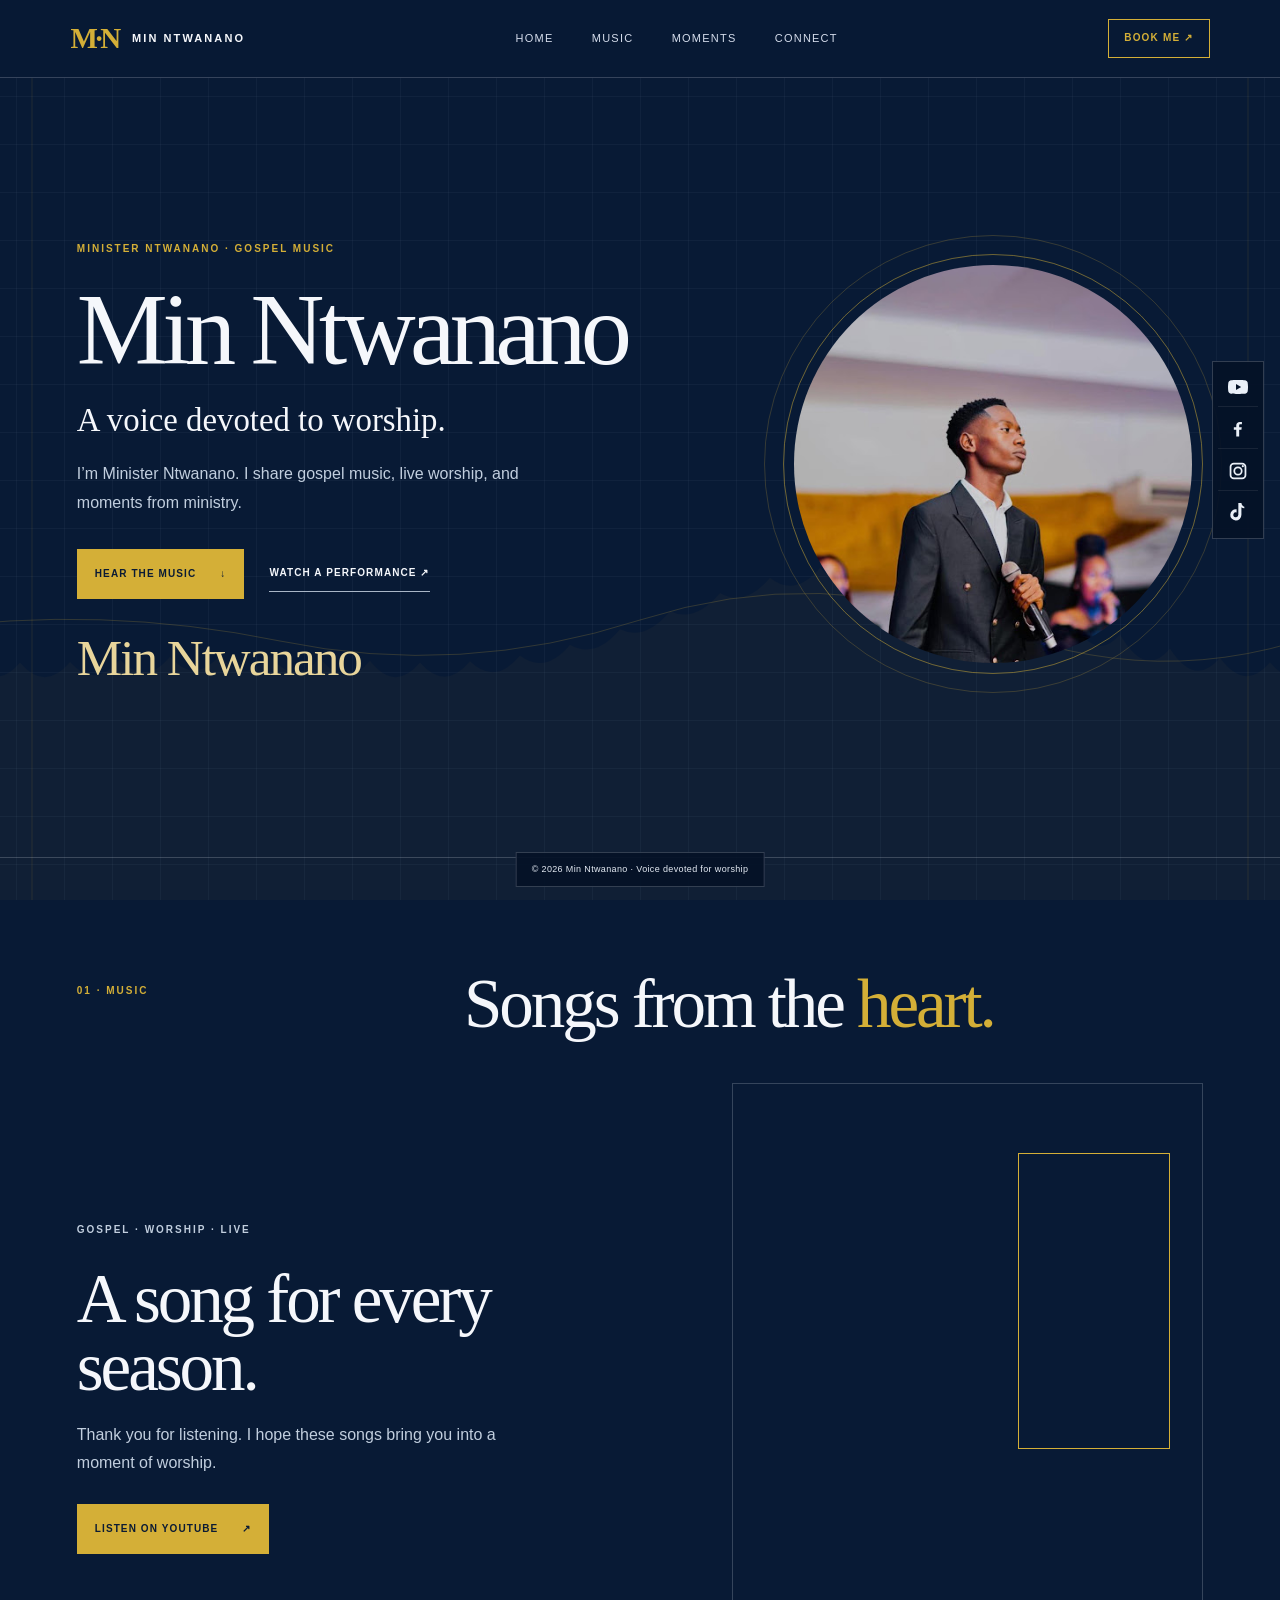
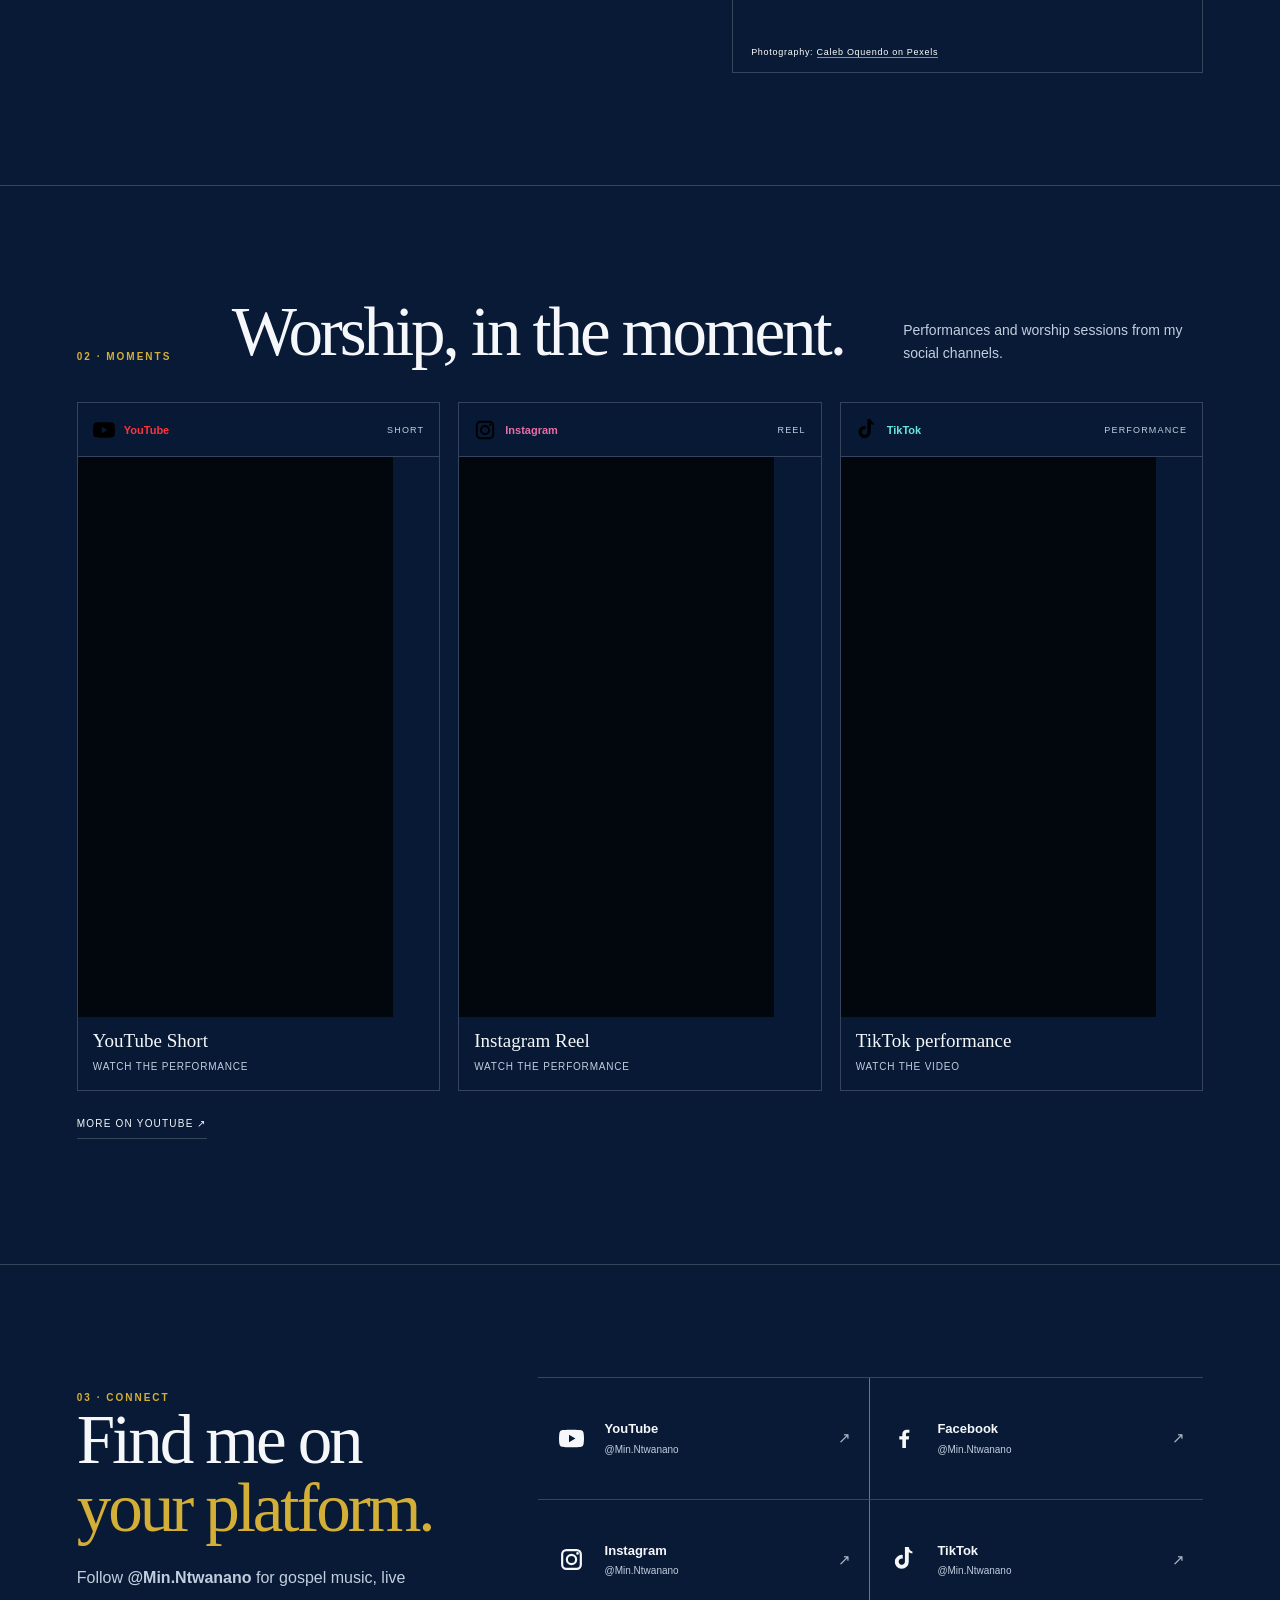
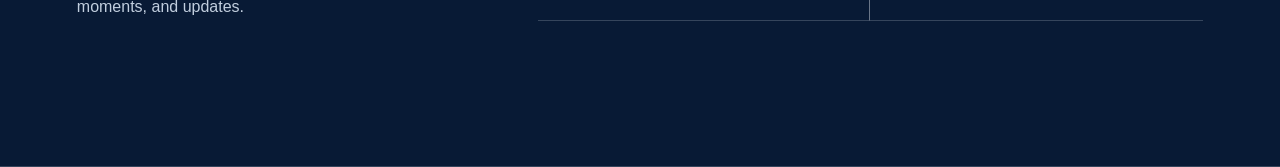
==== commit 07e29b12: "Keep homepage redirect pointing to redesigned single page" ====
--- a/index.html
+++ b/index.html
@@ -1 +1 @@
-<!doctype html><html lang="en"><head><meta charset="utf-8"><meta name="viewport" content="width=device-width,initial-scale=1"><meta http-equiv="refresh" content="0;url=main.ntwanano.html"><link rel="canonical" href="https://minntwanano.github.io/Min-Ntwanano-Website-Concept/main.ntwanano.html"><title>Min Ntwanano</title></head><body><p><a href="main.ntwanano.html">Go to Min Ntwanano’s website</a></p></body></html>+<!doctype html><html lang="en"><head><meta charset="utf-8"><meta name="viewport" content="width=device-width,initial-scale=1"><meta http-equiv="refresh" content="0;url=main.ntwanano.html"><link rel="canonical" href="https://minntwanano.github.io/Min-Ntwanano-Website-Concept/main.ntwanano.html"><title>Minister Ntwanano</title></head><body><p><a href="main.ntwanano.html">Visit Minister Ntwanano</a></p></body></html>
